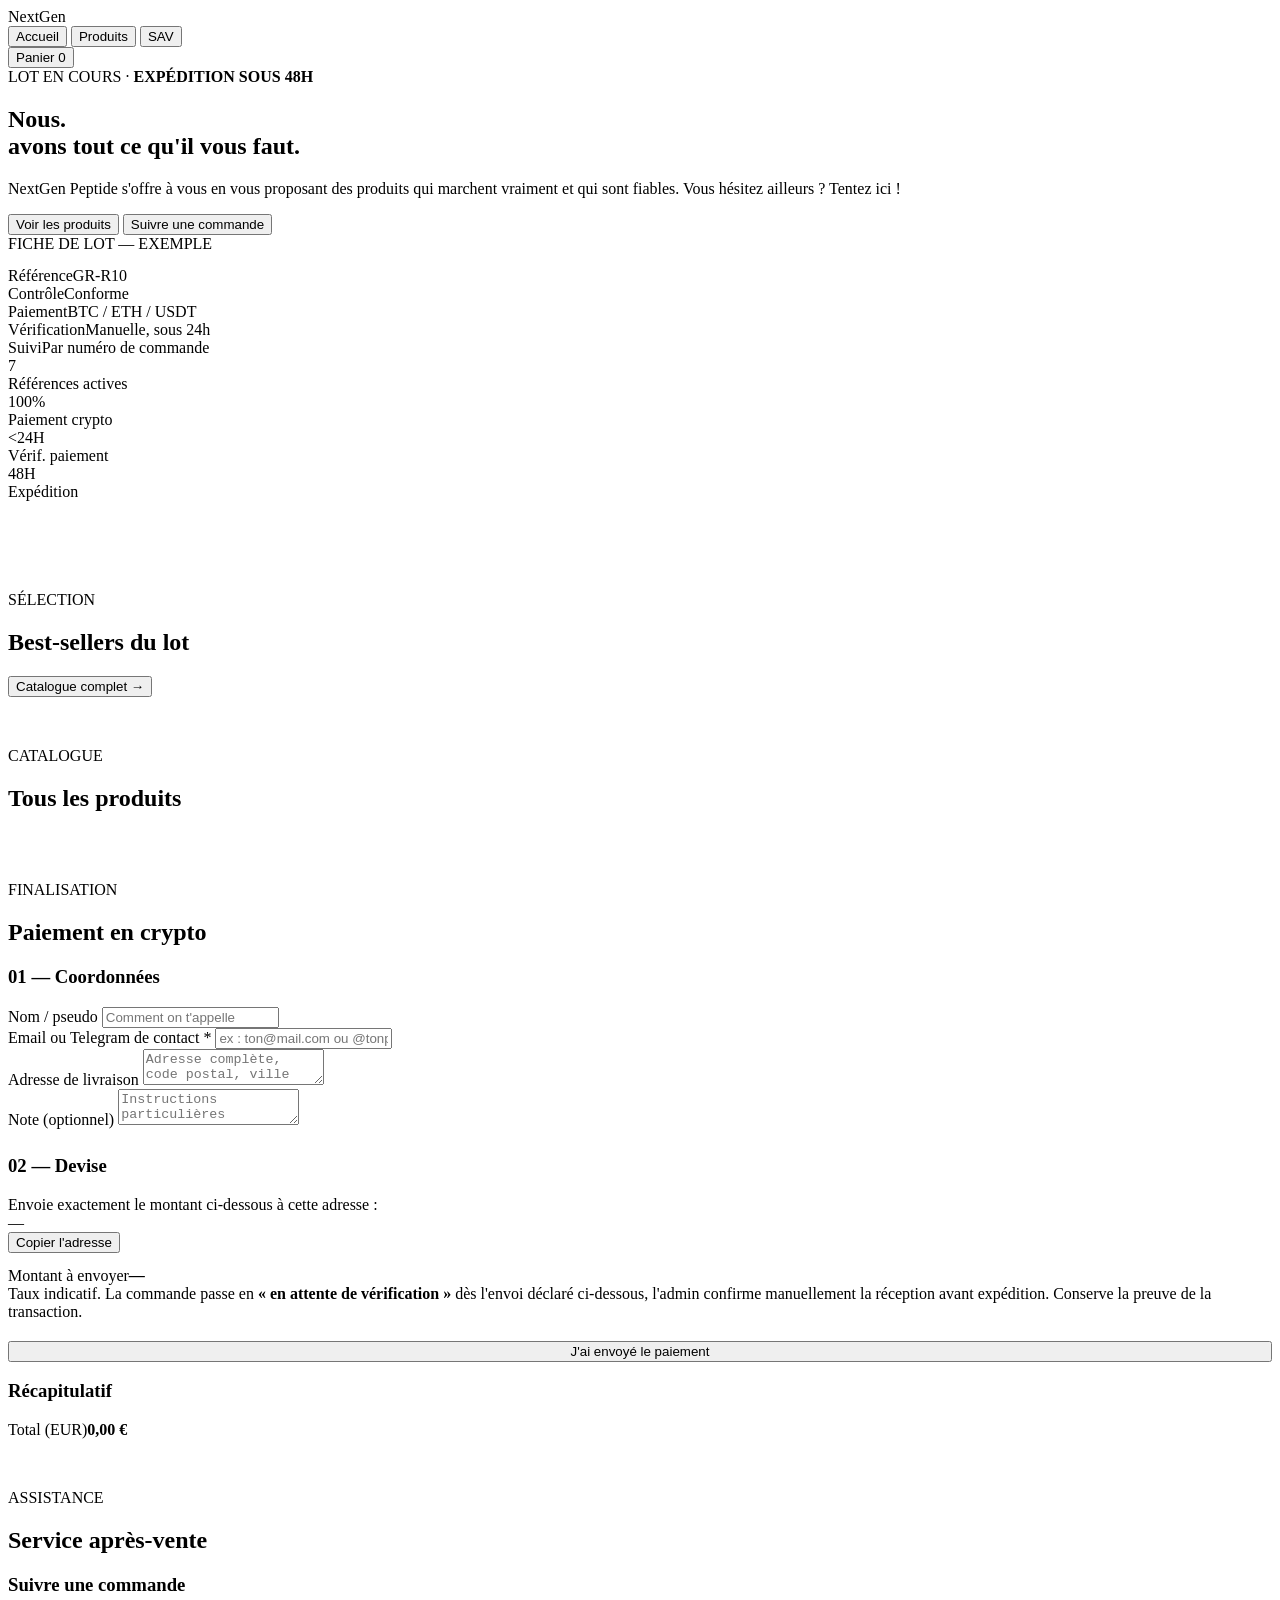
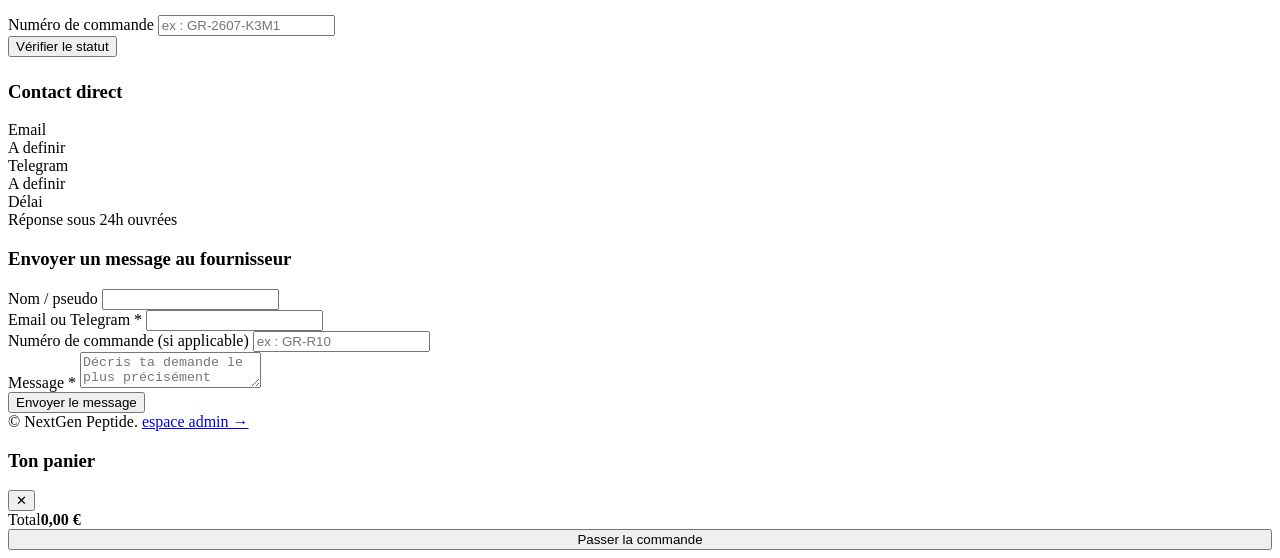
==== index.html @ 531cd4ee "Update index.html" ====
<!DOCTYPE html>
<html lang="fr">
<head>
<meta charset="UTF-8">
<meta name="viewport" content="width=device-width, initial-scale=1.0">
<title>NextGen Peptides</title>
<meta name="description" content="NextGen Peptides : Vente et envoie de peptides fiables et sécurisé.">
<link rel="stylesheet" href="style.css">
</head>
<body>

<header class="topbar">
  <div class="topbar-inner">
    <div class="logo"><span class="dot"></span>NextGen</div>
    <nav class="nav">
      <button data-view="home" class="active">Accueil</button>
      <button data-view="shop">Produits</button>
      <button data-view="sav">SAV</button>
    </nav>
    <button class="cart-btn" id="openCart">
      Panier <span class="cart-count" id="cartCount">0</span>
    </button>
  </div>
</header>

<main>
<section class="view active" id="view-home">
  <div class="wrap hero">
    <div class="hero-grid">
      <div>
        <div class="hero-label">LOT EN COURS · <b>EXPÉDITION SOUS 48H</b></div>
        <h1 class="hero-title">Nous.<br>avons <span class="hl">tout ce qu'il vous faut.</span></h1>
        <p class="hero-sub">NextGen Peptide s'offre à vous en vous proposant des produits qui marchent vraiment et qui sont fiables. Vous hésitez ailleurs ? Tentez ici !</p>
        <div class="hero-ctas">
          <button class="btn btn-primary" data-view="shop">Voir les produits</button>
          <button class="btn btn-ghost" data-view="sav">Suivre une commande</button>
        </div>
      </div>
      <div class="hero-panel">
        <div class="eyebrow" style="margin-bottom:14px;">FICHE DE LOT — EXEMPLE</div>
        <div class="hero-panel-row"><span>Référence</span><span>GR-R10</span></div>
        <div class="hero-panel-row"><span>Contrôle</span><span>Conforme</span></div>
        <div class="hero-panel-row"><span>Paiement</span><span>BTC / ETH / USDT</span></div>
        <div class="hero-panel-row"><span>Vérification</span><span>Manuelle, sous 24h</span></div>
        <div class="hero-panel-row"><span>Suivi</span><span>Par numéro de commande</span></div>
      </div>
    </div>
  </div>

  <div class="wrap stats-strip">
    <div><div class="num">7</div><div class="lbl">Références actives</div></div>
    <div><div class="num">100%</div><div class="lbl">Paiement crypto</div></div>
    <div><div class="num">&lt;24H</div><div class="lbl">Vérif. paiement</div></div>
    <div><div class="num">48H</div><div class="lbl">Expédition</div></div>
  </div>

  <div class="wrap" style="padding:90px 0 0;">
    <div class="section-head">
      <div>
        <span class="eyebrow">SÉLECTION</span>
        <h2>Best-sellers du lot</h2>
      </div>
      <button class="btn btn-ghost" data-view="shop">Catalogue complet →</button>
    </div>
    <div class="grid" id="homeGrid"></div>
  </div>
</section>

<section class="view" id="view-shop">
  <div class="wrap" style="padding-top:50px;">
    <div class="section-head">
      <div>
        <span class="eyebrow">CATALOGUE</span>
        <h2>Tous les produits</h2>
      </div>
    </div>
    <div class="filters" id="filters"></div>
    <div class="grid" id="shopGrid"></div>
  </div>
</section>

<section class="view" id="view-checkout">
  <div class="wrap" style="padding-top:50px;">
    <div class="section-head">
      <div><span class="eyebrow">FINALISATION</span><h2>Paiement en crypto</h2></div>
    </div>

    <div id="checkoutForm" class="checkout-grid">
      <div class="panel">
        <h3>01 — Coordonnées</h3>
        <div class="field">
          <label for="ctName">Nom / pseudo</label>
          <input id="ctName" type="text" placeholder="Comment on t'appelle" required>
        </div>
        <div class="field">
          <label for="ctContact">Email ou Telegram de contact *</label>
          <input id="ctContact" type="text" placeholder="ex : ton@mail.com ou @tonpseudo" required>
        </div>
        <div class="field">
          <label for="ctAddress">Adresse de livraison</label>
          <textarea id="ctAddress" placeholder="Adresse complète, code postal, ville"></textarea>
        </div>
        <div class="field">
          <label for="ctNote">Note (optionnel)</label>
          <textarea id="ctNote" placeholder="Instructions particulières"></textarea>
        </div>

        <h3 style="margin-top:26px;">02 — Devise</h3>
        <div class="crypto-choices" id="cryptoChoices"></div>

        <div class="wallet-box" id="walletBox">
          <div class="hint">Envoie exactement le montant ci-dessous à cette adresse :</div>
          <div class="addr" id="walletAddr">—</div>
          <button class="copy-btn" id="copyAddr">Copier l'adresse</button>
          <div class="drawer-total" style="margin-top:14px;">
            <span>Montant à envoyer</span><b id="cryptoAmount">—</b>
          </div>
          <div class="badge-warn">
            Taux indicatif. La commande passe en <b>« en attente de vérification »</b> dès l'envoi déclaré ci-dessous, l'admin confirme manuellement la réception avant expédition. Conserve la preuve de la transaction.
          </div>
        </div>

        <button class="btn btn-primary" id="confirmPayBtn" style="width:100%;justify-content:center;margin-top:20px;">
          J'ai envoyé le paiement
        </button>
      </div>

      <div class="panel">
        <h3>Récapitulatif</h3>
        <div id="checkoutItems"></div>
        <div class="drawer-total" style="margin-top:18px;">
          <span>Total (EUR)</span><b id="checkoutTotal">0,00 €</b>
        </div>
      </div>
    </div>

    <div id="orderConfirm" class="order-confirm" style="display:none;">
      <span class="eyebrow">COMMANDE ENREGISTRÉE</span>
      <h2>Ton numéro de commande</h2>
      <div class="code" id="orderCodeDisplay">—</div>
      <p style="color:var(--bone-dim);max-width:48ch;margin:0 auto;">
        Note précieusement ce numéro : c'est lui qui te permet de suivre l'état de ta commande dans l'espace SAV, une fois le paiement vérifié par l'admin.
      </p>
      <button class="btn btn-ghost" style="margin-top:26px;" data-view="shop">Retour au catalogue</button>
    </div>
  </div>
</section>

<section class="view" id="view-sav">
  <div class="wrap" style="padding-top:50px;">
    <div class="section-head">
      <div><span class="eyebrow">ASSISTANCE</span><h2>Service après-vente</h2></div>
    </div>

    <div class="sav-grid">
      <div>
        <div class="panel" style="margin-bottom:24px;">
          <h3>Suivre une commande</h3>
          <div class="field">
            <label for="trackInput">Numéro de commande</label>
            <input id="trackInput" type="text" placeholder="ex : GR-2607-K3M1">
          </div>
          <button class="btn btn-primary" id="trackBtn">Vérifier le statut</button>
          <div class="track-result" id="trackResult"></div>
        </div>

        <div class="panel">
          <h3>Contact direct</h3>
          <div class="sav-info-item"><div class="k">Email</div><div class="v">A definir</div></div>
          <div class="sav-info-item"><div class="k">Telegram</div><div class="v">A definir</div></div>
          <div class="sav-info-item"><div class="k">Délai</div><div class="v">Réponse sous 24h ouvrées</div></div>
        </div>
      </div>

      <div class="panel">
        <h3>Envoyer un message au fournisseur</h3>
        <div class="field">
          <label for="savName">Nom / pseudo</label>
          <input id="savName" type="text">
        </div>
        <div class="field">
          <label for="savContact">Email ou Telegram *</label>
          <input id="savContact" type="text" required>
        </div>
        <div class="field">
          <label for="savOrder">Numéro de commande (si applicable)</label>
          <input id="savOrder" type="text" placeholder="ex : GR-R10">
        </div>
        <div class="field">
          <label for="savMsg">Message *</label>
          <textarea id="savMsg" required placeholder="Décris ta demande le plus précisément possible"></textarea>
        </div>
        <button class="btn btn-primary" id="savSendBtn">Envoyer le message</button>
      </div>
    </div>
  </div>
</section>
</main>

<footer>
  <div class="wrap footer-inner">
    <span>© NextGen Peptide.</span>
    <a href="admin.html" class="admin-link">espace admin →</a>
  </div>
</footer>

<div class="overlay" id="overlay"></div>
<aside class="drawer" id="cartDrawer">
  <div class="drawer-head">
    <h3>Ton panier</h3>
    <button class="drawer-close" id="closeCart">✕</button>
  </div>
  <div class="drawer-items" id="cartItems"></div>
  <div class="drawer-foot">
    <div class="drawer-total"><span>Total</span><b id="cartTotal">0,00 €</b></div>
    <button class="btn btn-primary" id="goCheckout" style="width:100%;justify-content:center;">Passer la commande</button>
  </div>
</aside>

<div class="toast-stack" id="toastStack"></div>

<script type="module" src="app.js"></script>
</body>
</html>
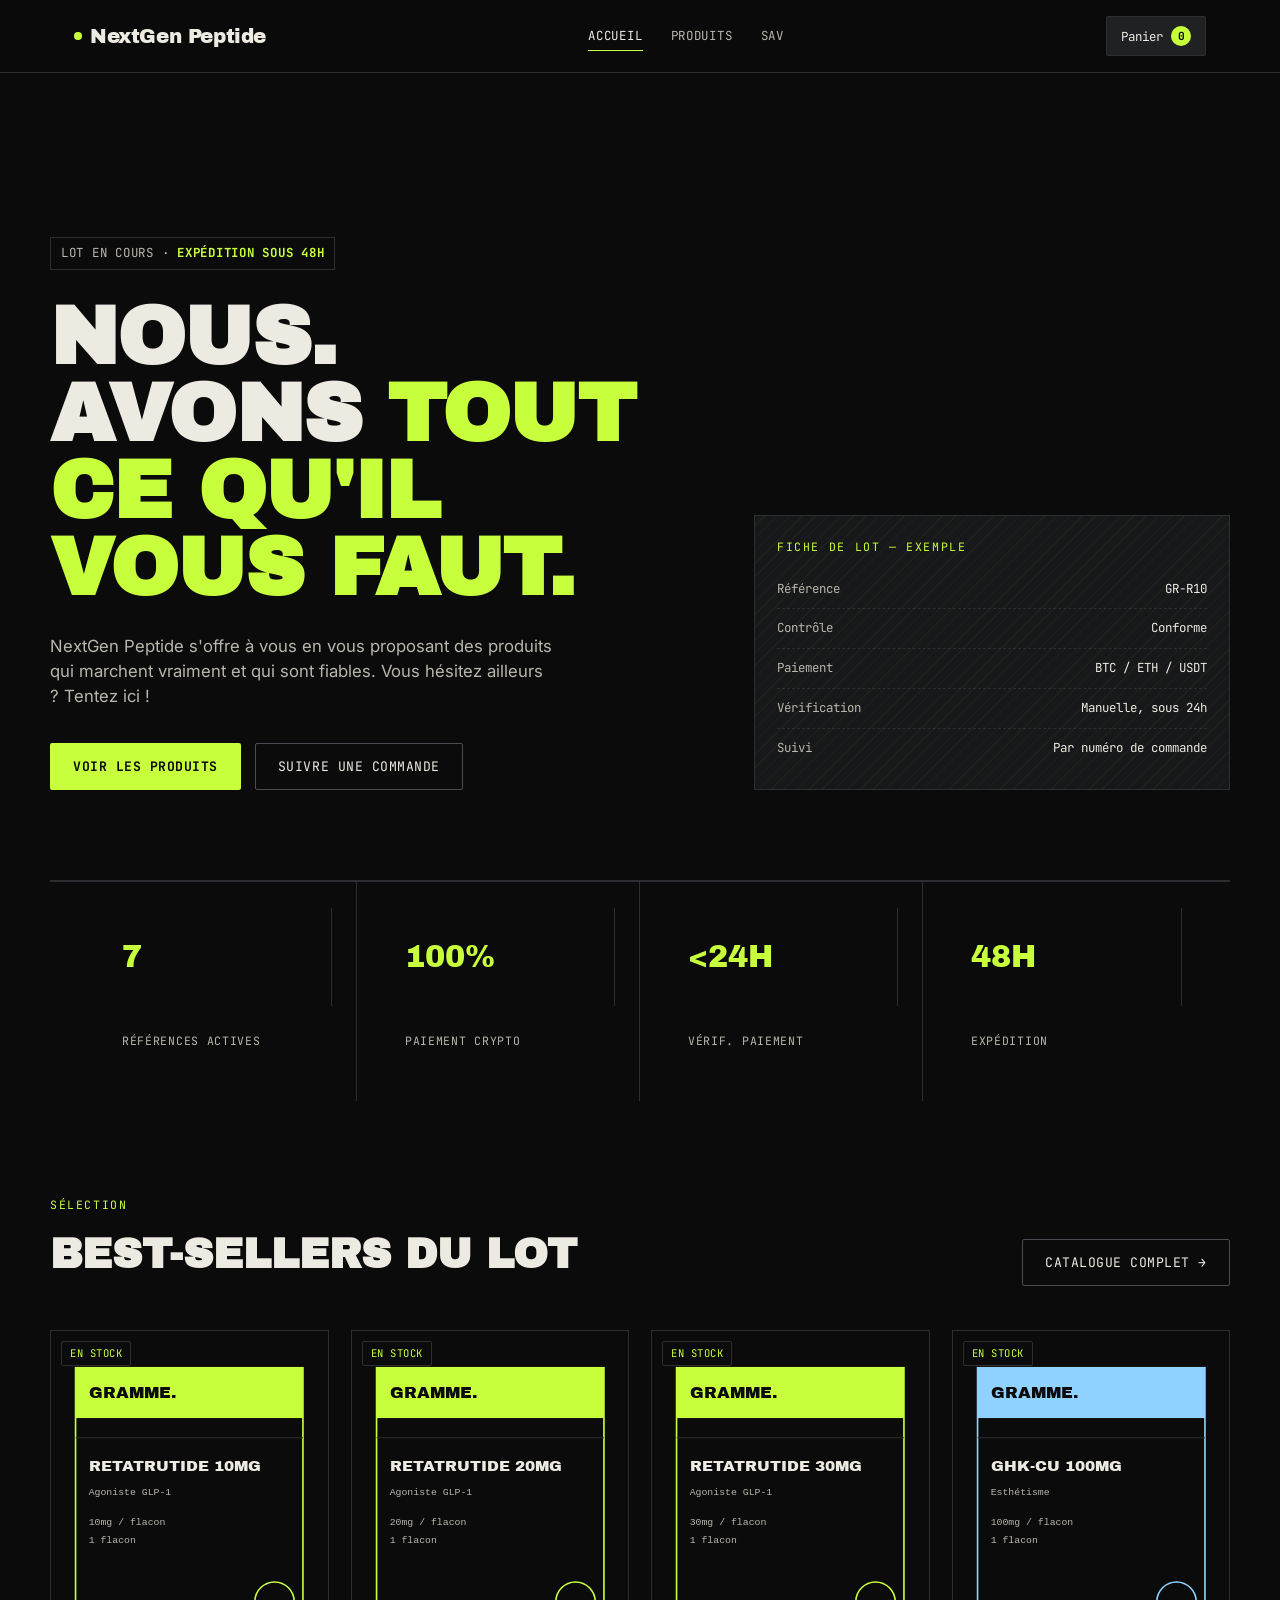
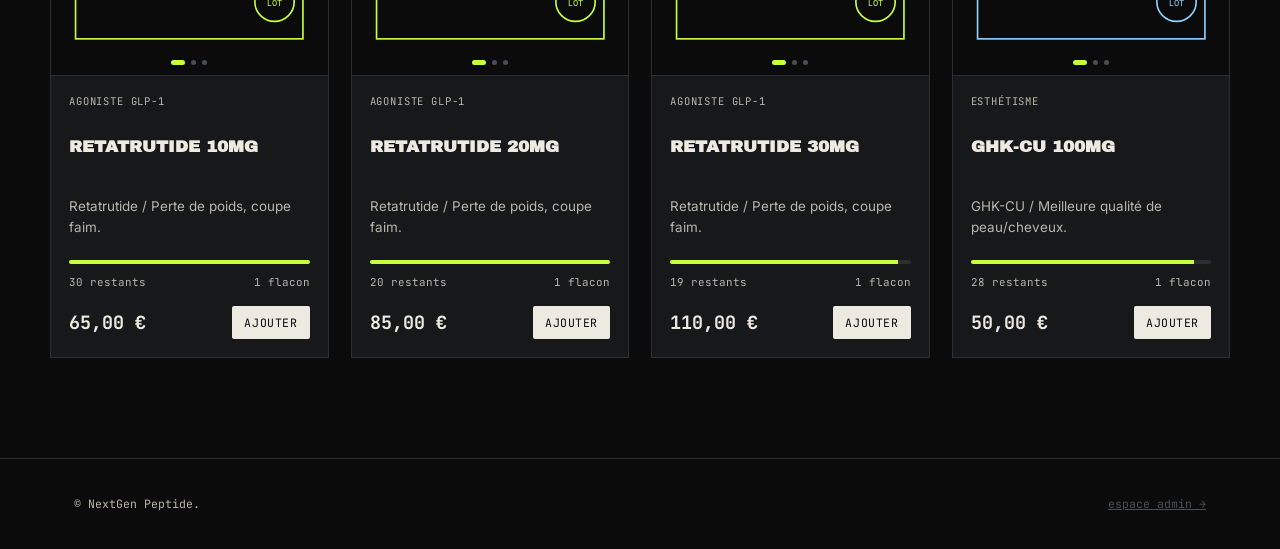
==== commit dba83136: "Update index.html" ====
--- a/index.html
+++ b/index.html
@@ -3,7 +3,7 @@
 <head>
 <meta charset="UTF-8">
 <meta name="viewport" content="width=device-width, initial-scale=1.0">
-<title>NextGen Peptides</title>
+<title>NextGen Peptide</title>
 <meta name="description" content="NextGen Peptides : Vente et envoie de peptides fiables et sécurisé.">
 <link rel="stylesheet" href="style.css">
 </head>
@@ -11,7 +11,7 @@
 
 <header class="topbar">
   <div class="topbar-inner">
-    <div class="logo"><span class="dot"></span>NextGen</div>
+    <div class="logo"><span class="dot"></span>NextGen Peptide</div>
     <nav class="nav">
       <button data-view="home" class="active">Accueil</button>
       <button data-view="shop">Produits</button>
--- a/style.css
+++ b/style.css
@@ -0,0 +1,349 @@
+
+
+@import url('https://fonts.googleapis.com/css2?family=Archivo+Black&family=JetBrains+Mono:wght@400;500;700&family=Inter:wght@400;500;600;700;800&display=swap');
+
+:root{
+  --ink:      #0B0B0C;
+  --concrete: #17181A;
+  --concrete-2:#1F2123;
+  --bone:     #EDEAE2;
+  --bone-dim: #B9B6AC;
+  --lime:     #C8FF3D;
+  --rust:     #B4431F;
+  --steel:    #4A4E52;
+  --line:     #2C2E31;
+
+  --display: 'Archivo Black', Impact, sans-serif;
+  --mono: 'JetBrains Mono', ui-monospace, monospace;
+  --body: 'Inter', system-ui, sans-serif;
+
+  --radius: 2px;
+  --ease: cubic-bezier(.16,.84,.44,1);
+}
+
+*{box-sizing:border-box;}
+html{scroll-behavior:smooth;}
+body{
+  margin:0;
+  background:var(--ink);
+  color:var(--bone);
+  font-family:var(--body);
+  line-height:1.5;
+  -webkit-font-smoothing:antialiased;
+}
+img,svg{display:block;max-width:100%;}
+a{color:inherit;}
+button{font-family:inherit;cursor:pointer;}
+::selection{background:var(--lime);color:var(--ink);}
+
+@media (prefers-reduced-motion: reduce){
+  *{animation-duration:0.001ms !important; transition-duration:0.001ms !important;}
+}
+
+.eyebrow{
+  font-family:var(--mono);
+  font-size:.72rem;
+  letter-spacing:.14em;
+  text-transform:uppercase;
+  color:var(--lime);
+}
+
+.wrap{max-width:1180px;margin:0 auto;padding:0 24px;}
+
+.topbar{
+  position:sticky;top:0;z-index:50;
+  background:rgba(11,11,12,.88);
+  backdrop-filter:blur(10px);
+  border-bottom:1px solid var(--line);
+}
+.topbar-inner{
+  display:flex;align-items:center;justify-content:space-between;
+  padding:16px 24px;max-width:1180px;margin:0 auto;
+}
+.logo{
+  font-family:var(--display);
+  font-size:1.25rem;
+  letter-spacing:-.02em;
+  display:flex;align-items:center;gap:8px;
+}
+.logo .dot{width:8px;height:8px;background:var(--lime);border-radius:50%;}
+.nav{display:flex;gap:28px;align-items:center;}
+.nav button{
+  background:none;border:none;color:var(--bone-dim);
+  font-family:var(--mono);font-size:.78rem;letter-spacing:.06em;text-transform:uppercase;
+  padding:6px 0;border-bottom:1px solid transparent;transition:color .2s var(--ease), border-color .2s var(--ease);
+}
+.nav button:hover, .nav button.active{color:var(--bone);border-color:var(--lime);}
+.nav button:focus-visible, button:focus-visible, a:focus-visible, input:focus-visible, textarea:focus-visible, select:focus-visible{
+  outline:2px solid var(--lime); outline-offset:2px;
+}
+
+.cart-btn{
+  display:flex;align-items:center;gap:8px;
+  background:var(--concrete-2);border:1px solid var(--line);color:var(--bone);
+  padding:9px 14px;border-radius:var(--radius);font-family:var(--mono);font-size:.78rem;
+  transition:border-color .2s;
+}
+.cart-btn:hover{border-color:var(--lime);}
+.cart-count{
+  background:var(--lime);color:var(--ink);font-weight:700;
+  min-width:20px;height:20px;border-radius:50%;display:flex;align-items:center;justify-content:center;
+  font-size:.7rem;
+}
+
+section{padding:100px 0;}
+.view{display:none;}
+.view.active{display:block;}
+
+.hero{
+  padding:64px 0 90px;
+  border-bottom:1px solid var(--line);
+  position:relative;
+  overflow:hidden;
+}
+.hero-grid{
+  display:grid;grid-template-columns:1.15fr .85fr;gap:60px;align-items:end;
+}
+.hero-label{
+  font-family:var(--mono);font-size:.78rem;color:var(--bone-dim);
+  border:1px solid var(--line);display:inline-block;padding:6px 10px;margin-bottom:28px;
+  letter-spacing:.06em;
+}
+.hero-label b{color:var(--lime);}
+h1.hero-title{
+  font-family:var(--display);
+  font-size:clamp(2.8rem,6.4vw,5.2rem);
+  line-height:.94;
+  letter-spacing:-.01em;
+  margin:0 0 28px;
+  text-transform:uppercase;
+}
+h1.hero-title .hl{color:var(--lime);}
+.hero-sub{
+  font-size:1.05rem;color:var(--bone-dim);max-width:46ch;margin:0 0 34px;
+}
+.hero-ctas{display:flex;gap:14px;flex-wrap:wrap;}
+
+.btn{
+  font-family:var(--mono);font-size:.82rem;letter-spacing:.04em;text-transform:uppercase;
+  padding:14px 22px;border-radius:var(--radius);border:1px solid transparent;
+  display:inline-flex;align-items:center;gap:10px;transition:transform .15s var(--ease), background .2s, border-color .2s;
+}
+.btn-primary{background:var(--lime);color:var(--ink);font-weight:700;}
+.btn-primary:hover{transform:translateY(-2px);}
+.btn-ghost{background:transparent;border-color:var(--steel);color:var(--bone);}
+.btn-ghost:hover{border-color:var(--bone);}
+.btn:disabled{opacity:.4;cursor:not-allowed;transform:none;}
+
+.hero-panel{
+  border:1px solid var(--line);background:var(--concrete);padding:22px;position:relative;
+}
+.hero-panel::before{
+  content:'';position:absolute;inset:0;
+  background:repeating-linear-gradient(-45deg, transparent 0 8px, rgba(200,255,61,.035) 8px 9px);
+  pointer-events:none;
+}
+.hero-panel-row{
+  display:flex;justify-content:space-between;padding:10px 0;border-bottom:1px dashed var(--line);
+  font-family:var(--mono);font-size:.78rem;
+}
+.hero-panel-row:last-child{border-bottom:none;}
+.hero-panel-row span:first-child{color:var(--bone-dim);}
+
+.stats-strip{
+  display:grid;grid-template-columns:repeat(4,1fr);border-top:1px solid var(--line);
+}
+.stats-strip div{
+  padding:26px 24px;border-right:1px solid var(--line);
+}
+.stats-strip div:last-child{border-right:none;}
+.stats-strip .num{font-family:var(--display);font-size:1.9rem;color:var(--lime);}
+.stats-strip .lbl{font-family:var(--mono);font-size:.72rem;color:var(--bone-dim);text-transform:uppercase;letter-spacing:.06em;}
+
+.section-head{display:flex;justify-content:space-between;align-items:flex-end;margin-bottom:44px;gap:24px;flex-wrap:wrap;}
+.section-head h2{
+  font-family:var(--display);font-size:clamp(1.8rem,3.4vw,2.6rem);margin:8px 0 0;text-transform:uppercase;
+}
+.section-head p{color:var(--bone-dim);max-width:44ch;margin:0;}
+
+.filters{display:flex;gap:8px;flex-wrap:wrap;margin-bottom:36px;}
+.filters button{
+  background:var(--concrete);border:1px solid var(--line);color:var(--bone-dim);
+  font-family:var(--mono);font-size:.72rem;text-transform:uppercase;letter-spacing:.05em;
+  padding:8px 14px;border-radius:var(--radius);transition:.2s;
+}
+.filters button.active,.filters button:hover{color:var(--ink);background:var(--lime);border-color:var(--lime);}
+
+.grid{display:grid;grid-template-columns:repeat(auto-fill,minmax(268px,1fr));gap:22px;}
+
+.card{
+  background:var(--concrete);border:1px solid var(--line);
+  display:flex;flex-direction:column;
+  transition:border-color .2s, transform .2s var(--ease);
+  position:relative;
+}
+.card:hover{border-color:var(--steel);transform:translateY(-3px);}
+
+.slider{
+  position:relative;aspect-ratio:4/5;overflow:hidden;border-bottom:1px solid var(--line);
+  background:var(--ink);touch-action:pan-y;
+}
+.slider-track{display:flex;height:100%;transition:transform .38s var(--ease);}
+.slide{min-width:100%;height:100%;display:flex;align-items:center;justify-content:center;padding:18px;}
+.slider-dots{position:absolute;bottom:10px;left:0;right:0;display:flex;justify-content:center;gap:6px;}
+.slider-dots span{width:5px;height:5px;border-radius:50%;background:var(--steel);transition:.2s;}
+.slider-dots span.active{background:var(--lime);width:14px;border-radius:3px;}
+.slider-arrow{
+  position:absolute;top:50%;transform:translateY(-50%);
+  background:rgba(11,11,12,.6);border:1px solid var(--line);color:var(--bone);
+  width:28px;height:28px;border-radius:50%;display:flex;align-items:center;justify-content:center;
+  font-size:.9rem;opacity:0;transition:opacity .2s;
+}
+.slider:hover .slider-arrow{opacity:1;}
+.slider-arrow.prev{left:8px;}
+.slider-arrow.next{right:8px;}
+
+.stock-tag{
+  position:absolute;top:10px;left:10px;font-family:var(--mono);font-size:.66rem;
+  padding:4px 8px;letter-spacing:.05em;text-transform:uppercase;border-radius:var(--radius);
+  background:var(--ink);border:1px solid var(--line);
+}
+.stock-tag.low{color:var(--rust);border-color:var(--rust);}
+.stock-tag.ok{color:var(--lime);}
+.stock-tag.out{color:var(--bone-dim);}
+
+.card-body{padding:18px;display:flex;flex-direction:column;gap:10px;flex:1;}
+.card-cat{font-family:var(--mono);font-size:.66rem;color:var(--bone-dim);text-transform:uppercase;letter-spacing:.08em;}
+.card-name{font-family:var(--display);font-size:1.05rem;text-transform:uppercase;line-height:1.15;}
+.card-tagline{font-size:.84rem;color:var(--bone-dim);flex:1;}
+
+.stock-gauge{height:4px;background:var(--line);border-radius:2px;overflow:hidden;}
+.stock-gauge > i{display:block;height:100%;background:var(--lime);}
+.stock-gauge.low > i{background:var(--rust);}
+.stock-meta{display:flex;justify-content:space-between;font-family:var(--mono);font-size:.68rem;color:var(--bone-dim);}
+
+.card-foot{display:flex;justify-content:space-between;align-items:center;margin-top:6px;}
+.price{font-family:var(--mono);font-size:1.15rem;font-weight:700;}
+.price small{color:var(--bone-dim);font-weight:400;font-size:.68rem;}
+.add-btn{
+  background:var(--bone);color:var(--ink);border:none;font-family:var(--mono);
+  font-size:.72rem;text-transform:uppercase;letter-spacing:.05em;padding:9px 12px;border-radius:var(--radius);
+  transition:background .2s;
+}
+.add-btn:hover{background:var(--lime);}
+.add-btn:disabled{background:var(--line);color:var(--bone-dim);cursor:not-allowed;}
+
+.overlay{position:fixed;inset:0;background:rgba(0,0,0,.55);opacity:0;pointer-events:none;transition:opacity .25s;z-index:90;}
+.overlay.open{opacity:1;pointer-events:auto;}
+
+.drawer{
+  position:fixed;top:0;right:0;height:100%;width:min(420px,100%);
+  background:var(--concrete);border-left:1px solid var(--line);
+  transform:translateX(100%);transition:transform .32s var(--ease);z-index:91;
+  display:flex;flex-direction:column;
+}
+.drawer.open{transform:translateX(0);}
+.drawer-head{padding:20px 22px;border-bottom:1px solid var(--line);display:flex;justify-content:space-between;align-items:center;}
+.drawer-head h3{font-family:var(--display);text-transform:uppercase;margin:0;font-size:1.1rem;}
+.drawer-close{background:none;border:none;color:var(--bone);font-size:1.2rem;}
+.drawer-items{flex:1;overflow-y:auto;padding:14px 22px;display:flex;flex-direction:column;gap:14px;}
+.drawer-empty{color:var(--bone-dim);font-size:.88rem;padding:40px 0;text-align:center;font-family:var(--mono);}
+
+.cart-item{display:flex;gap:12px;border-bottom:1px solid var(--line);padding-bottom:14px;}
+.cart-item-thumb{width:52px;height:64px;background:var(--ink);border:1px solid var(--line);flex-shrink:0;display:flex;align-items:center;justify-content:center;}
+.cart-item-info{flex:1;min-width:0;}
+.cart-item-name{font-family:var(--display);font-size:.82rem;text-transform:uppercase;}
+.cart-item-price{font-family:var(--mono);font-size:.78rem;color:var(--bone-dim);}
+.qty-ctrl{display:flex;align-items:center;gap:10px;margin-top:8px;}
+.qty-ctrl button{
+  width:22px;height:22px;background:var(--ink);border:1px solid var(--line);color:var(--bone);
+  border-radius:50%;font-family:var(--mono);line-height:1;display:flex;align-items:center;justify-content:center;
+}
+.qty-ctrl span{font-family:var(--mono);font-size:.82rem;min-width:16px;text-align:center;}
+.remove-btn{
+  background:none;border:none;color:var(--rust);font-family:var(--mono);font-size:.68rem;
+  text-transform:uppercase;letter-spacing:.04em;margin-left:auto;align-self:flex-start;
+}
+
+.drawer-foot{border-top:1px solid var(--line);padding:20px 22px;}
+.drawer-total{display:flex;justify-content:space-between;font-family:var(--mono);margin-bottom:14px;font-size:.95rem;}
+.drawer-total b{font-size:1.2rem;}
+
+.checkout-grid{display:grid;grid-template-columns:1fr 1fr;gap:40px;}
+.panel{background:var(--concrete);border:1px solid var(--line);padding:28px;}
+.panel h3{font-family:var(--display);text-transform:uppercase;font-size:1.05rem;margin:0 0 18px;}
+
+.field{margin-bottom:16px;}
+.field label{display:block;font-family:var(--mono);font-size:.7rem;text-transform:uppercase;letter-spacing:.05em;color:var(--bone-dim);margin-bottom:6px;}
+.field input, .field textarea, .field select{
+  width:100%;background:var(--ink);border:1px solid var(--line);color:var(--bone);
+  padding:11px 12px;border-radius:var(--radius);font-family:var(--body);font-size:.92rem;
+}
+.field textarea{resize:vertical;min-height:90px;}
+.field input:focus, .field textarea:focus, .field select:focus{border-color:var(--lime);outline:none;}
+.hint{font-size:.76rem;color:var(--bone-dim);margin-top:6px;}
+
+.crypto-choices{display:flex;gap:10px;margin-bottom:18px;}
+.crypto-choices button{
+  flex:1;background:var(--ink);border:1px solid var(--line);color:var(--bone-dim);
+  padding:12px;border-radius:var(--radius);font-family:var(--mono);font-size:.78rem;
+}
+.crypto-choices button.active{border-color:var(--lime);color:var(--lime);}
+
+.wallet-box{
+  background:var(--ink);border:1px solid var(--line);padding:16px;margin:16px 0;
+}
+.wallet-box .addr{
+  font-family:var(--mono);font-size:.82rem;word-break:break-all;background:var(--concrete-2);
+  padding:10px;border:1px dashed var(--line);margin:10px 0;
+}
+.copy-btn{font-family:var(--mono);font-size:.7rem;text-transform:uppercase;background:var(--concrete-2);border:1px solid var(--line);color:var(--bone);padding:6px 10px;border-radius:var(--radius);}
+.copy-btn:hover{border-color:var(--lime);}
+
+.badge-warn{
+  font-family:var(--mono);font-size:.72rem;color:var(--rust);border:1px solid var(--rust);
+  padding:10px 12px;background:rgba(180,67,31,.08);margin-top:14px;line-height:1.5;
+}
+
+.order-confirm{text-align:center;padding:60px 20px;}
+.order-confirm .code{
+  font-family:var(--mono);font-size:2rem;color:var(--lime);letter-spacing:.05em;margin:18px 0;
+  border:1px dashed var(--lime);display:inline-block;padding:14px 24px;
+}
+
+.sav-grid{display:grid;grid-template-columns:.9fr 1.1fr;gap:40px;}
+.sav-info-item{display:flex;gap:14px;padding:18px 0;border-bottom:1px solid var(--line);}
+.sav-info-item .k{font-family:var(--mono);color:var(--lime);font-size:.75rem;text-transform:uppercase;width:110px;flex-shrink:0;}
+.sav-info-item .v{color:var(--bone-dim);font-size:.9rem;}
+
+.track-result{margin-top:20px;padding:16px;background:var(--ink);border:1px solid var(--line);font-family:var(--mono);font-size:.82rem;display:none;}
+.track-result.show{display:block;}
+.status-pill{display:inline-block;padding:4px 10px;border-radius:20px;font-size:.68rem;text-transform:uppercase;letter-spacing:.05em;}
+.status-pending{background:rgba(200,255,61,.12);color:var(--lime);border:1px solid var(--lime);}
+.status-paid{background:rgba(90,200,120,.12);color:#5AC878;border:1px solid #5AC878;}
+.status-cancelled{background:rgba(180,67,31,.12);color:var(--rust);border:1px solid var(--rust);}
+
+footer{border-top:1px solid var(--line);padding:36px 0;}
+.footer-inner{display:flex;justify-content:space-between;align-items:center;font-family:var(--mono);font-size:.72rem;color:var(--bone-dim);flex-wrap:wrap;gap:12px;}
+.admin-link{color:var(--steel);}
+.admin-link:hover{color:var(--bone-dim);}
+
+.toast-stack{position:fixed;bottom:20px;left:50%;transform:translateX(-50%);z-index:200;display:flex;flex-direction:column;gap:8px;align-items:center;}
+.toast{
+  background:var(--bone);color:var(--ink);font-family:var(--mono);font-size:.8rem;
+  padding:12px 18px;border-radius:var(--radius);box-shadow:0 6px 20px rgba(0,0,0,.4);
+  animation:toastIn .25s var(--ease);
+}
+@keyframes toastIn{from{opacity:0;transform:translateY(10px);}to{opacity:1;transform:translateY(0);}}
+
+@media (max-width:860px){
+  .hero-grid,.checkout-grid,.sav-grid{grid-template-columns:1fr;}
+  .nav{gap:16px;}
+  .nav span.nav-labels{display:none;}
+  .stats-strip{grid-template-columns:repeat(2,1fr);}
+  .stats-strip div:nth-child(2){border-right:none;}
+}
+@media (max-width:560px){
+  .nav{display:none;}
+  section{padding:64px 0;}
+}
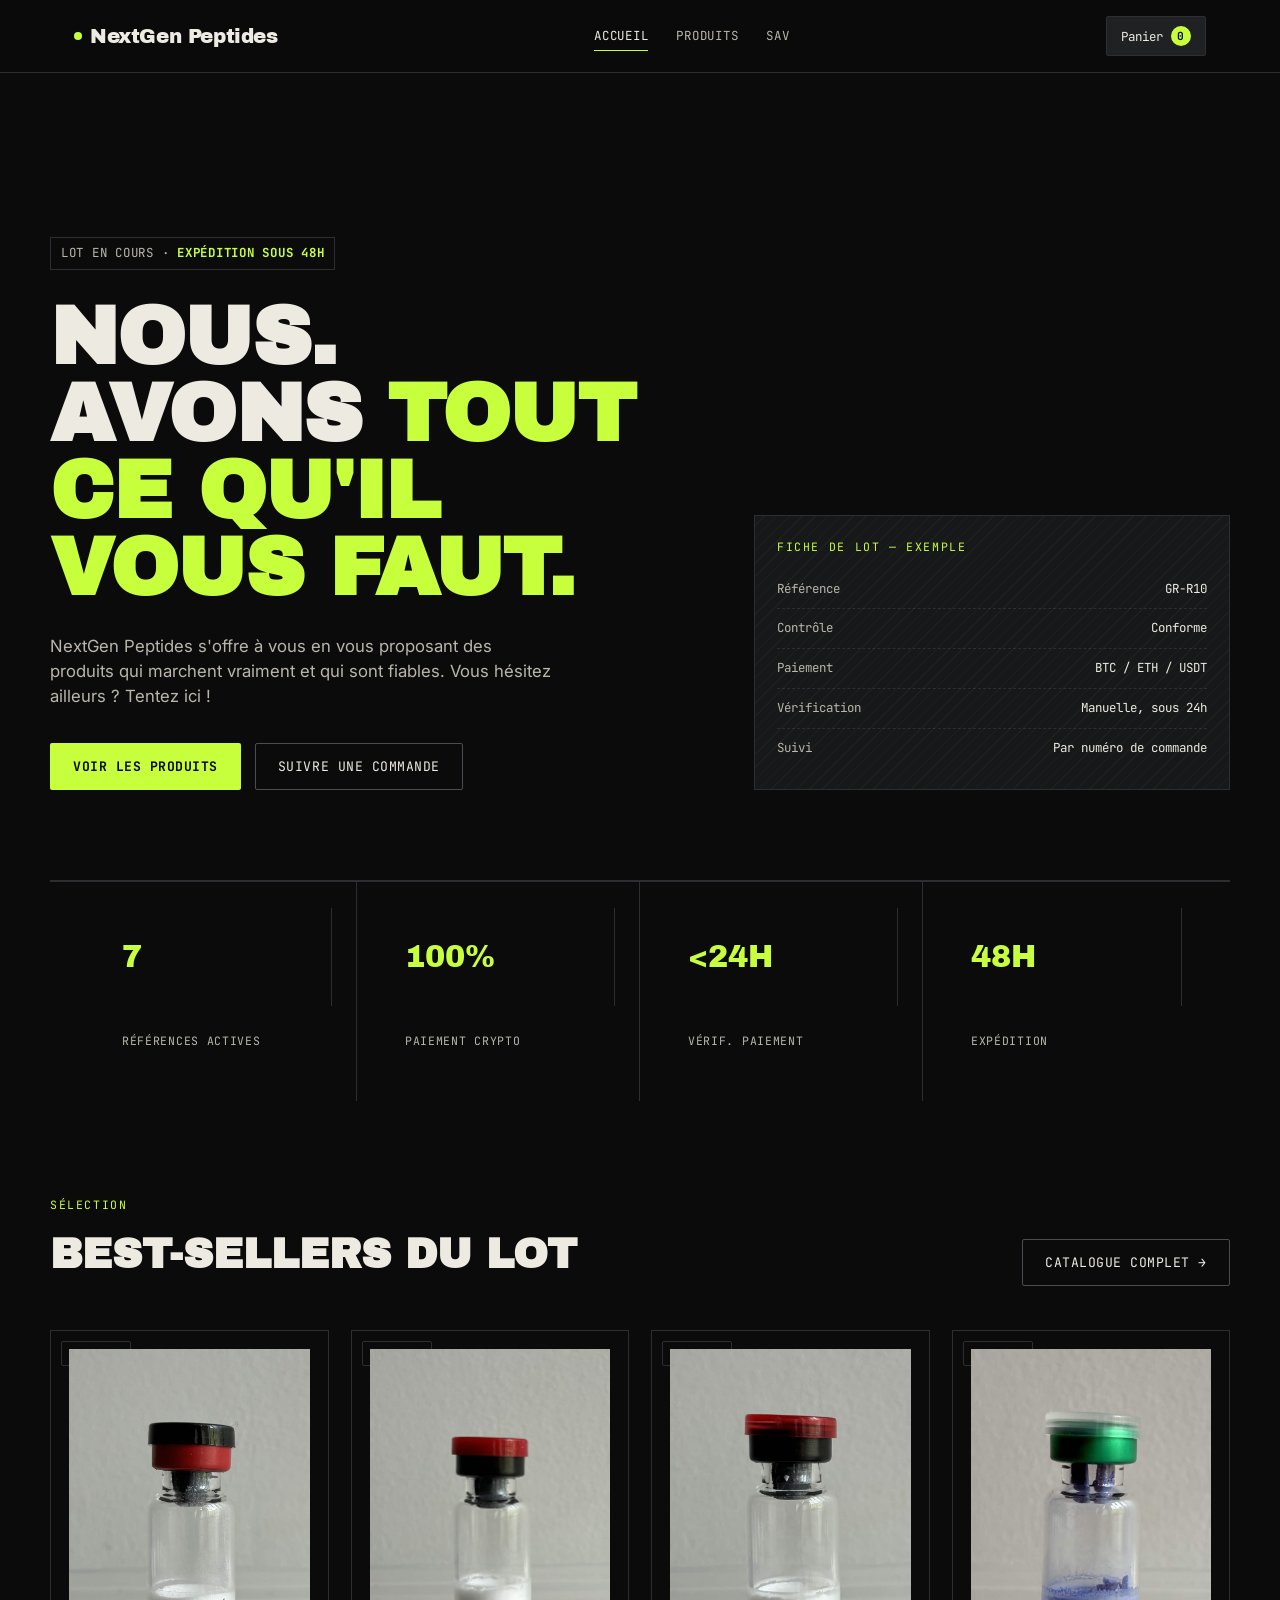
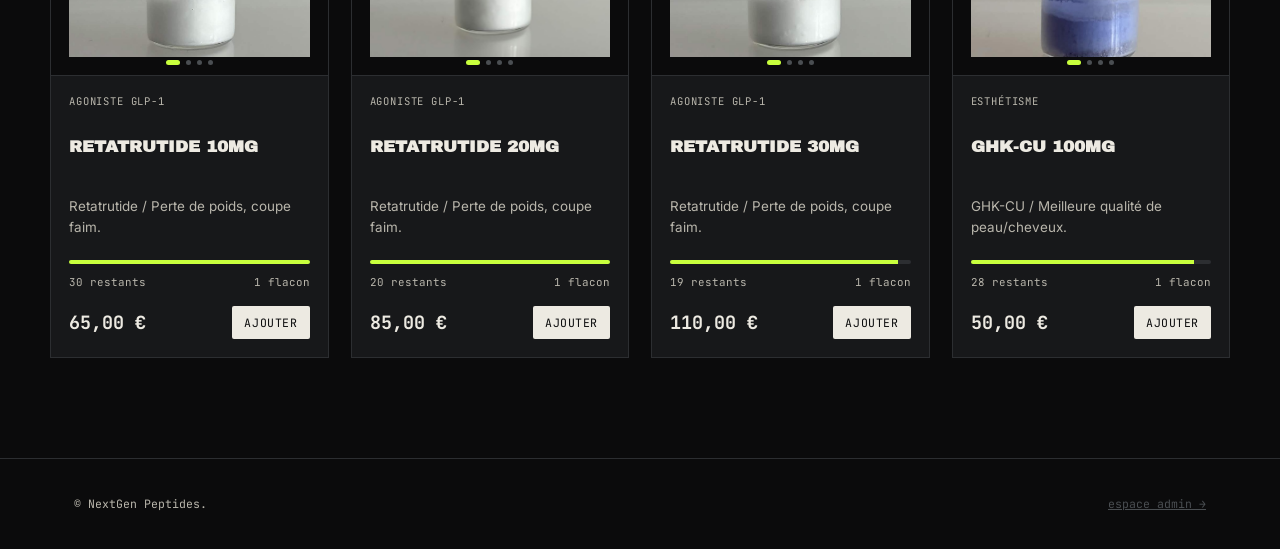
==== commit d8482ad3: "Update brand name from 'NextGen Peptide' to 'NextGen Peptides'" ====
--- a/index.html
+++ b/index.html
@@ -3,7 +3,7 @@
 <head>
 <meta charset="UTF-8">
 <meta name="viewport" content="width=device-width, initial-scale=1.0">
-<title>NextGen Peptide</title>
+<title>NextGen Peptides</title>
 <meta name="description" content="NextGen Peptides : Vente et envoie de peptides fiables et sécurisé.">
 <link rel="stylesheet" href="style.css">
 </head>
@@ -11,7 +11,7 @@
 
 <header class="topbar">
   <div class="topbar-inner">
-    <div class="logo"><span class="dot"></span>NextGen Peptide</div>
+    <div class="logo"><span class="dot"></span>NextGen Peptides</div>
     <nav class="nav">
       <button data-view="home" class="active">Accueil</button>
       <button data-view="shop">Produits</button>
@@ -30,7 +30,7 @@
       <div>
         <div class="hero-label">LOT EN COURS · <b>EXPÉDITION SOUS 48H</b></div>
         <h1 class="hero-title">Nous.<br>avons <span class="hl">tout ce qu'il vous faut.</span></h1>
-        <p class="hero-sub">NextGen Peptide s'offre à vous en vous proposant des produits qui marchent vraiment et qui sont fiables. Vous hésitez ailleurs ? Tentez ici !</p>
+        <p class="hero-sub">NextGen Peptides s'offre à vous en vous proposant des produits qui marchent vraiment et qui sont fiables. Vous hésitez ailleurs ? Tentez ici !</p>
         <div class="hero-ctas">
           <button class="btn btn-primary" data-view="shop">Voir les produits</button>
           <button class="btn btn-ghost" data-view="sav">Suivre une commande</button>
@@ -166,8 +166,8 @@
 
         <div class="panel">
           <h3>Contact direct</h3>
-          <div class="sav-info-item"><div class="k">Email</div><div class="v">A definir</div></div>
-          <div class="sav-info-item"><div class="k">Telegram</div><div class="v">A definir</div></div>
+          <div class="sav-info-item"><div class="k">Email</div><div class="v">nextgenpeptides1@gmail.com</div></div>
+          <div class="sav-info-item"><div class="k">Telegram</div><div class="v">https://t.me/NextGenPeptides7</div></div>
           <div class="sav-info-item"><div class="k">Délai</div><div class="v">Réponse sous 24h ouvrées</div></div>
         </div>
       </div>
@@ -199,7 +199,7 @@
 
 <footer>
   <div class="wrap footer-inner">
-    <span>© NextGen Peptide.</span>
+    <span>© NextGen Peptides.</span>
     <a href="admin.html" class="admin-link">espace admin →</a>
   </div>
 </footer>
